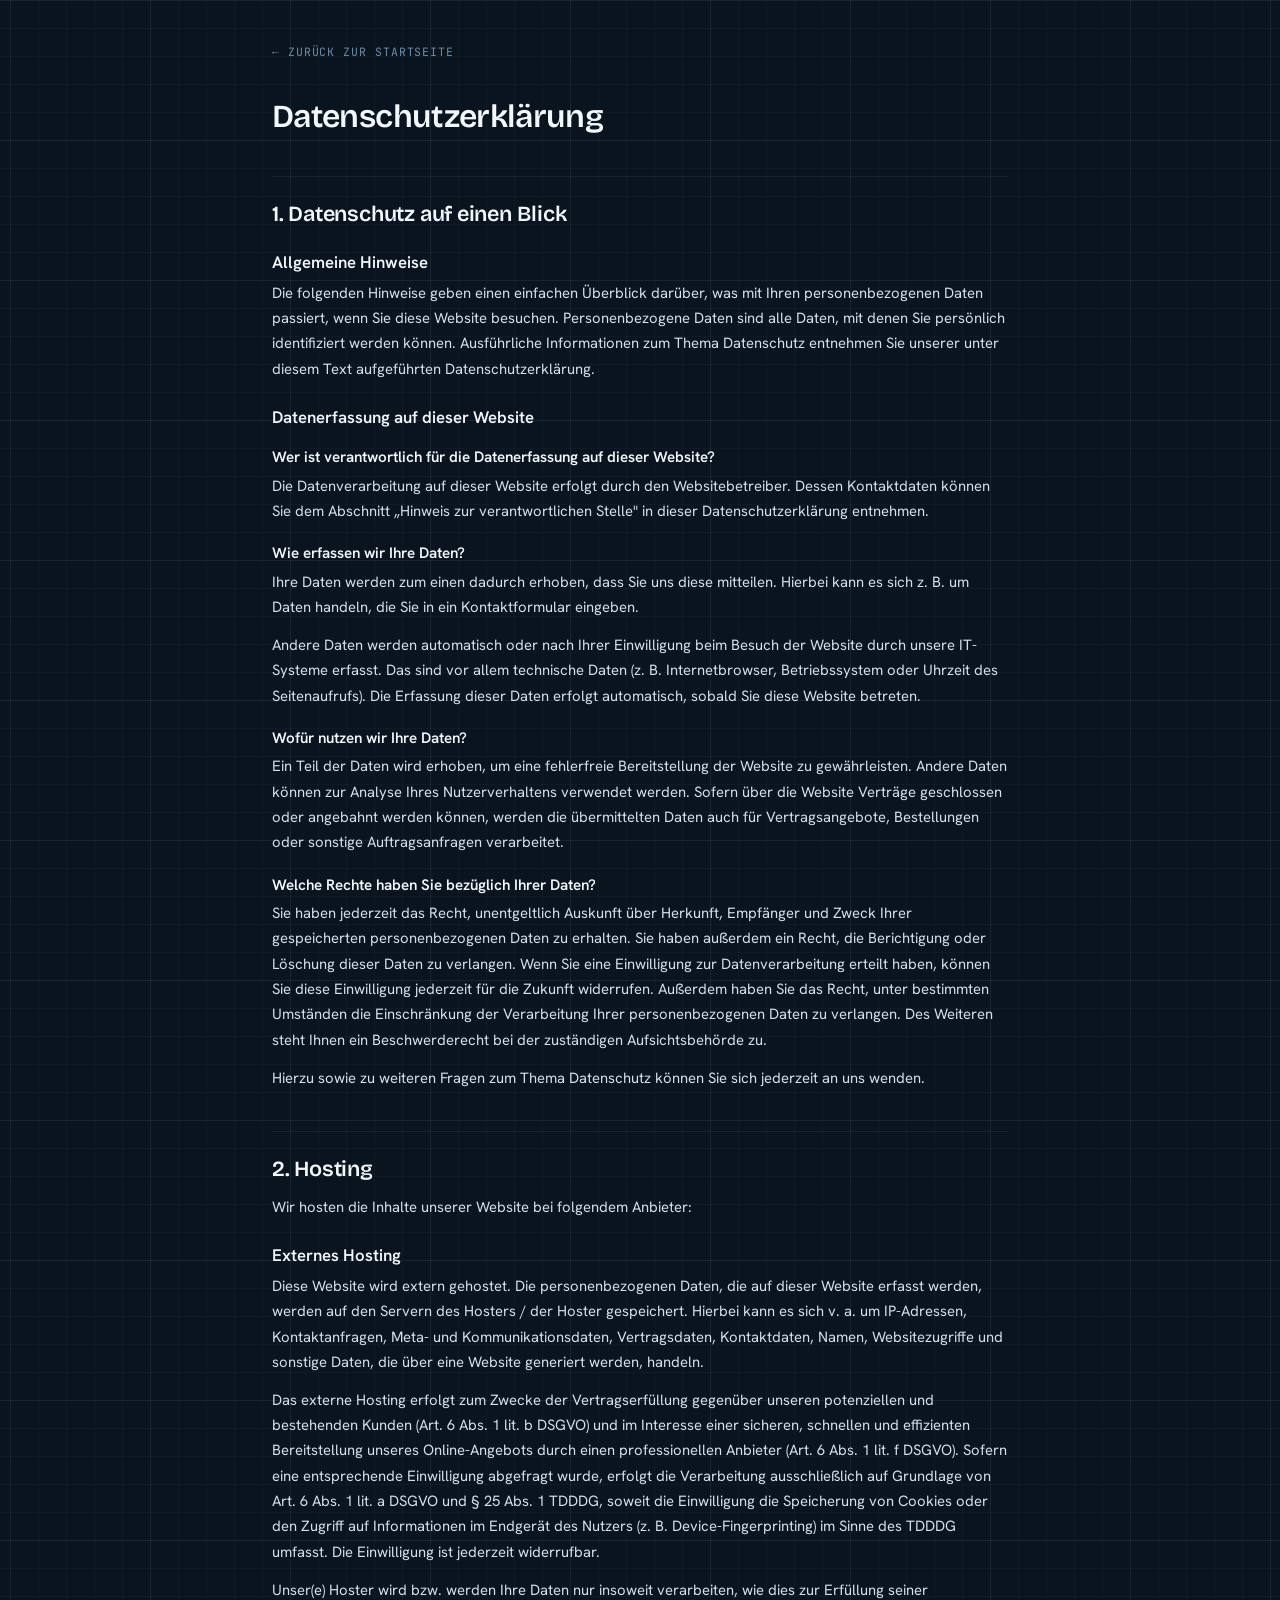
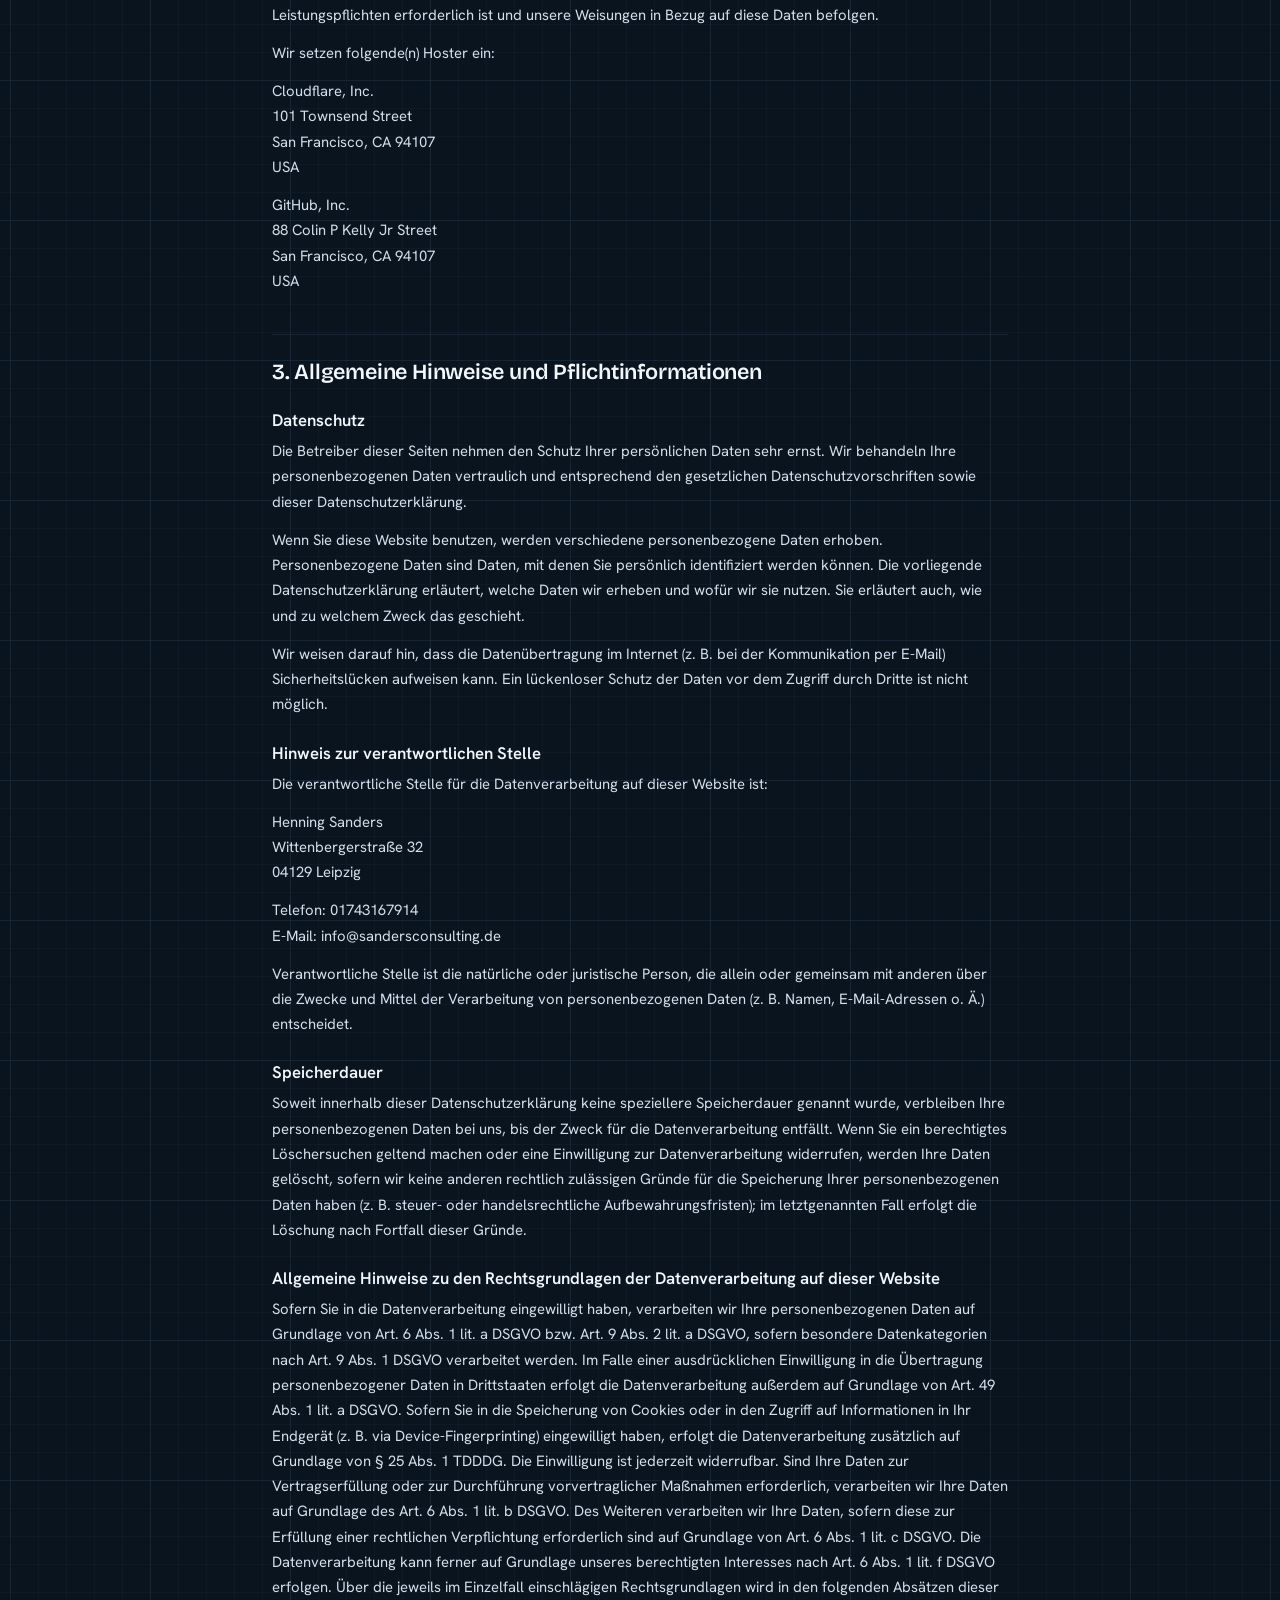
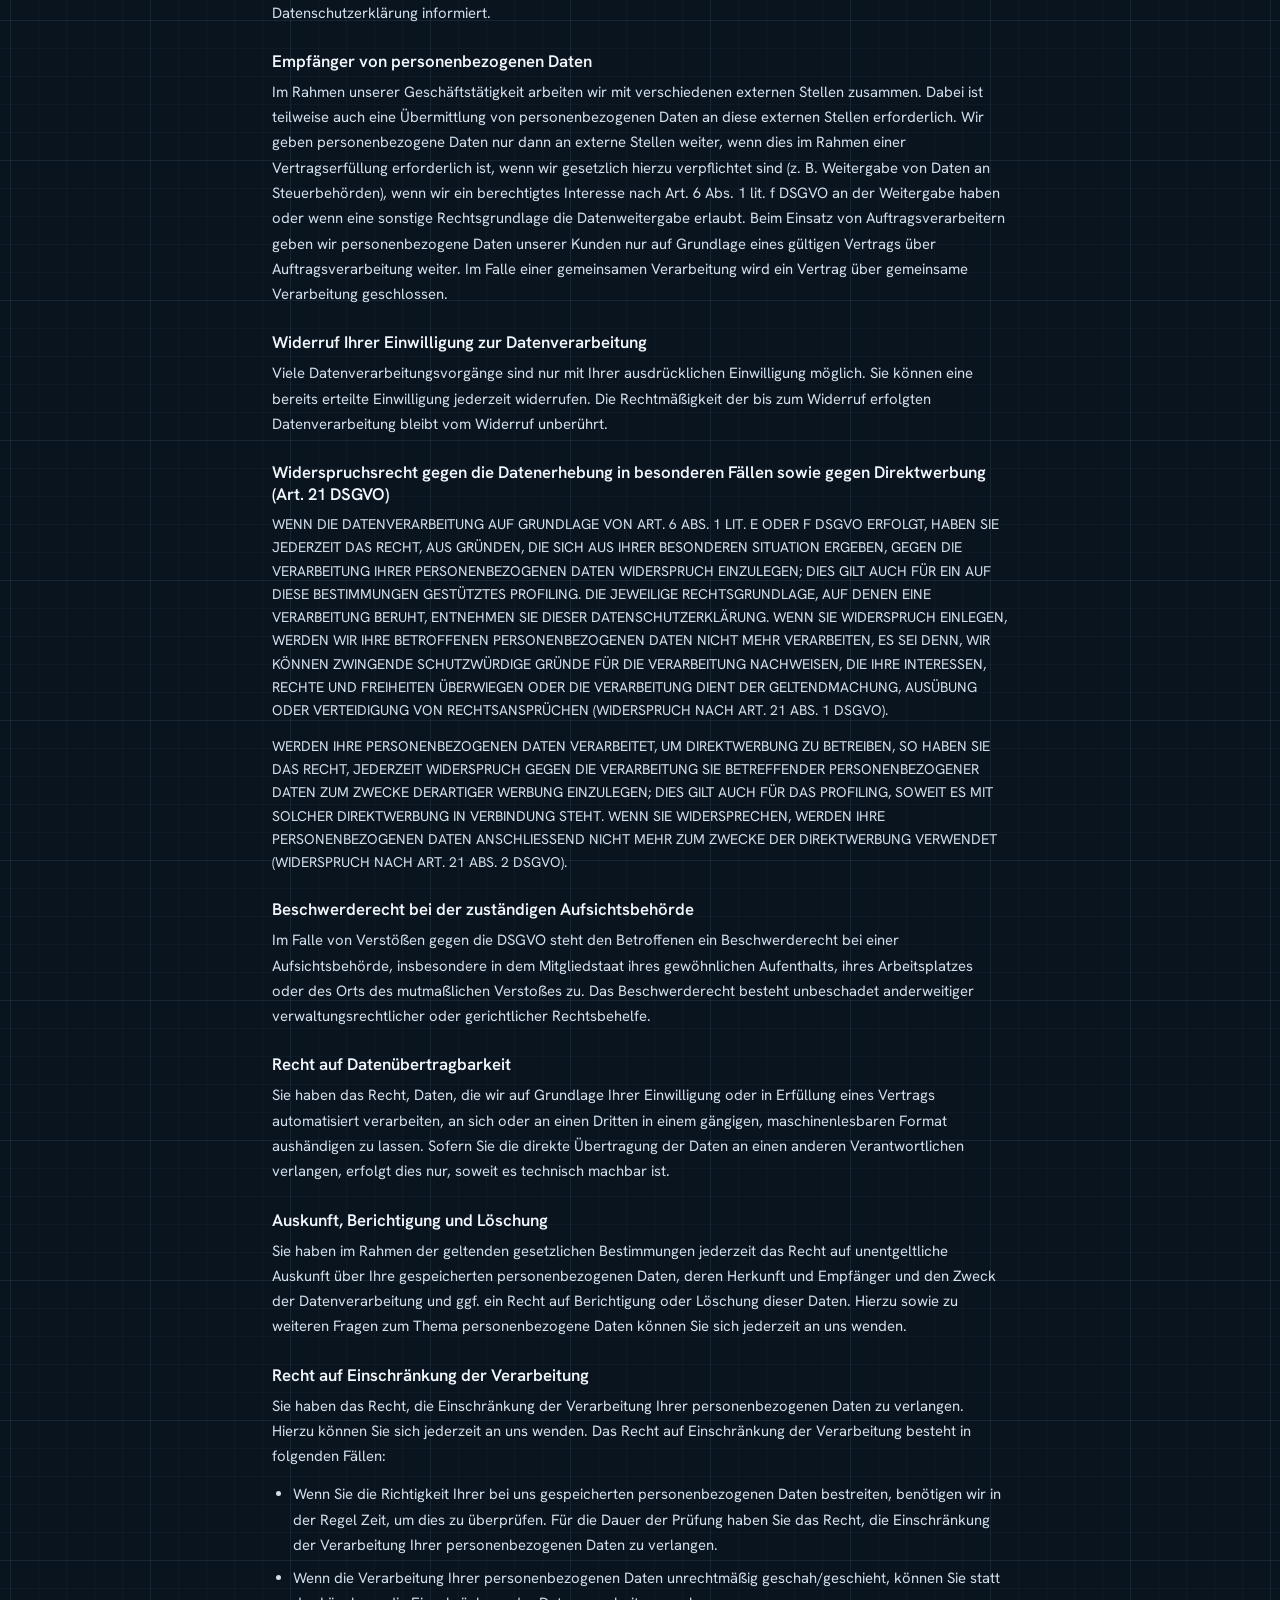
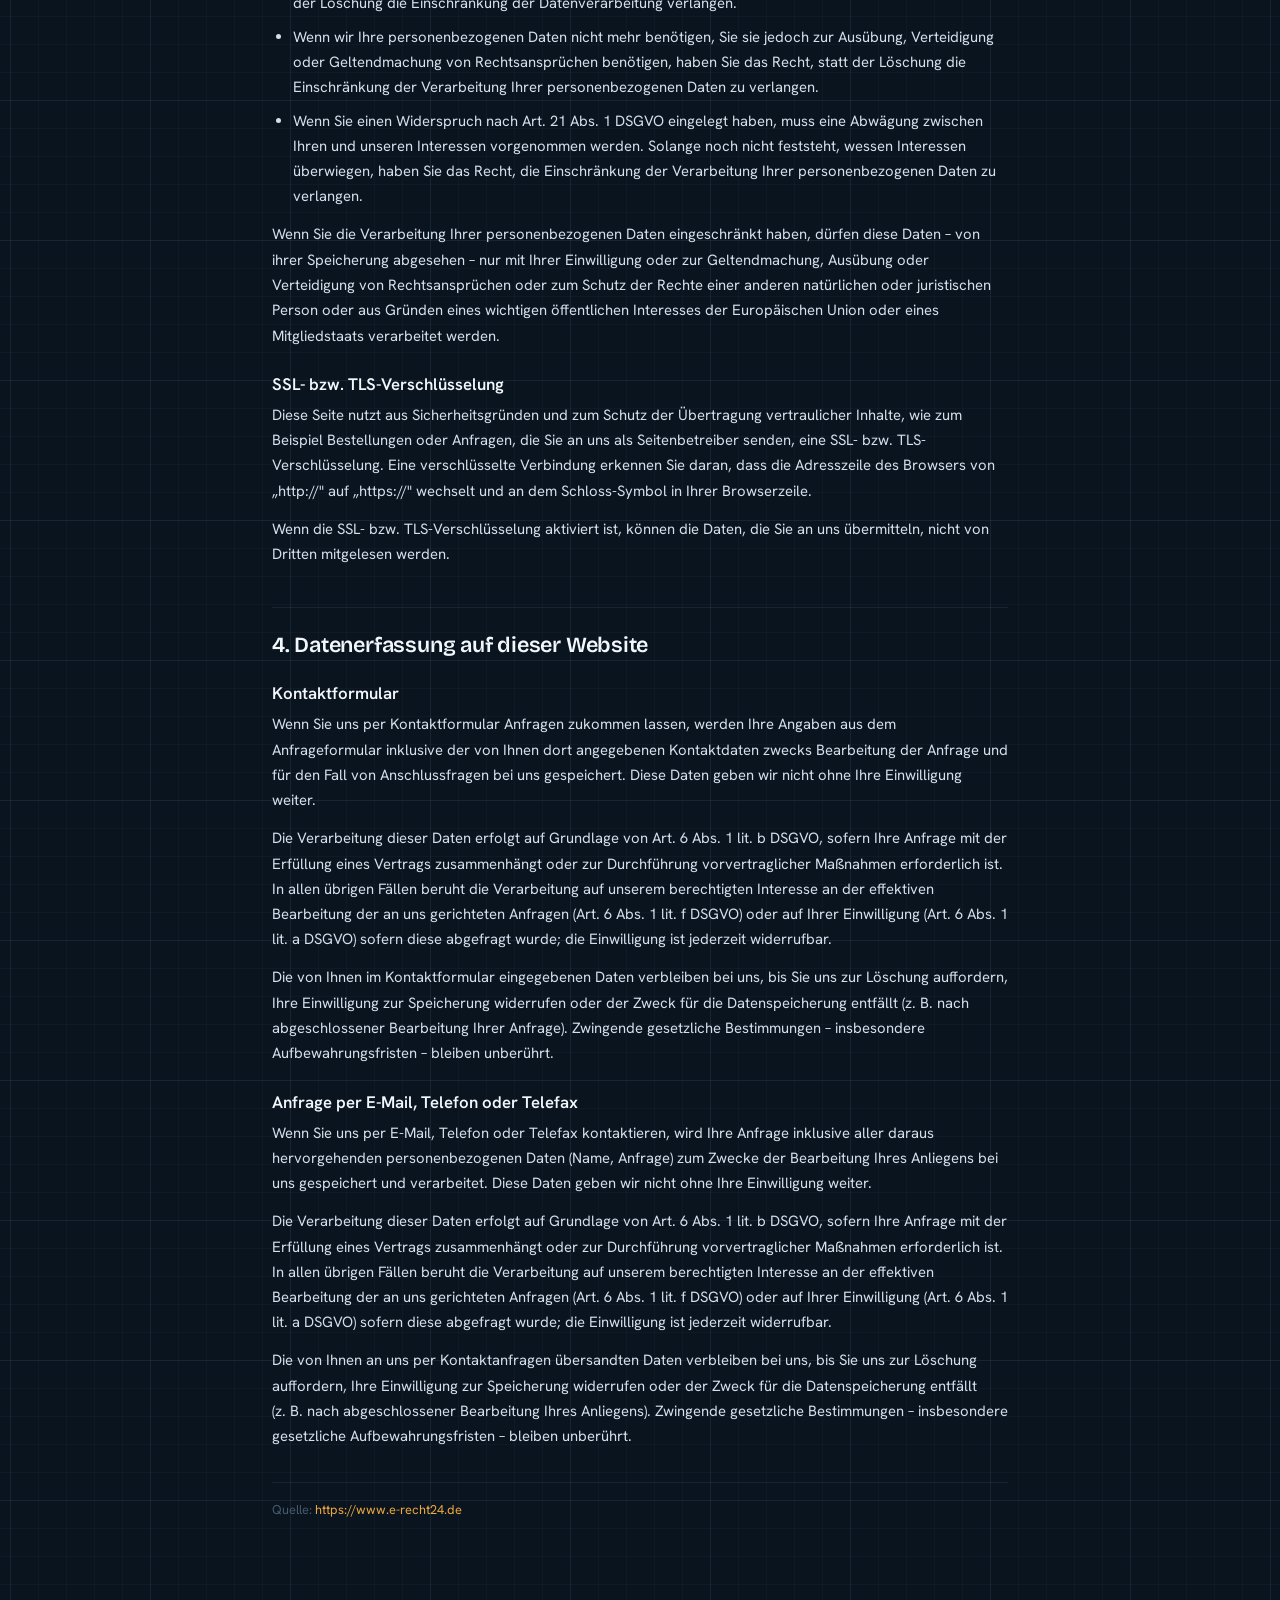
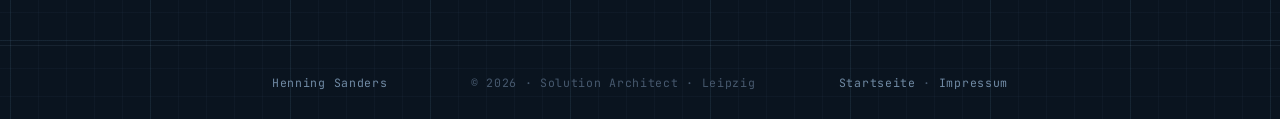
==== datenschutz.html @ c9234397 "Add files via upload" ====
<!DOCTYPE html>
<html lang="de">
<head>
<meta charset="utf-8">
<meta name="viewport" content="width=device-width, initial-scale=1">
<title>Datenschutzerklärung — Henning Sanders</title>
<meta name="robots" content="noindex">
<style>
@font-face{font-family:'Bricolage Grotesque';font-style:normal;font-weight:600;font-display:swap;src:url(fonts/bricolage-grotesque-600.woff2) format('woff2')}
@font-face{font-family:'Hanken Grotesk';font-style:normal;font-weight:400;font-display:swap;src:url(fonts/hanken-grotesk-400.woff2) format('woff2')}
@font-face{font-family:'Hanken Grotesk';font-style:normal;font-weight:600;font-display:swap;src:url(fonts/hanken-grotesk-600.woff2) format('woff2')}
@font-face{font-family:'JetBrains Mono';font-style:normal;font-weight:400;font-display:swap;src:url(fonts/jetbrains-mono-400.woff2) format('woff2')}
</style>
<style>
:root{
  --bg:#0a141f;--bg-2:#0c1825;--panel:#0f1e2e;
  --line:rgba(150,188,220,.17);--line-soft:rgba(150,188,220,.09);
  --grid-fine:rgba(126,170,212,.04);--grid-major:rgba(126,170,212,.075);
  --ink:#d4dfec;--ink-bright:#f2f7fc;--ink-mute:#708aa4;--ink-faint:#47596e;
  --accent:#eea83c;
  --sans:'Hanken Grotesk',-apple-system,sans-serif;
  --display:'Bricolage Grotesque',sans-serif;
  --mono:'JetBrains Mono',ui-monospace,monospace;
  --maxw:800px;
}
*{margin:0;padding:0;box-sizing:border-box}
html{scroll-behavior:smooth}
body{
  font-family:var(--sans);color:var(--ink);background-color:var(--bg);
  background-image:
    linear-gradient(var(--grid-fine) 1px,transparent 1px),
    linear-gradient(90deg,var(--grid-fine) 1px,transparent 1px),
    linear-gradient(var(--grid-major) 1px,transparent 1px),
    linear-gradient(90deg,var(--grid-major) 1px,transparent 1px);
  background-size:28px 28px,28px 28px,140px 140px,140px 140px;
  background-position:center top;
  -webkit-font-smoothing:antialiased;
}
a{color:var(--accent);text-decoration:none}
a:hover{text-decoration:underline}
.wrap{max-width:var(--maxw);margin:0 auto;padding:2.5rem 2rem 4rem}
.back{
  display:inline-flex;align-items:center;gap:.4rem;
  font-family:var(--mono);font-size:.72rem;letter-spacing:.08em;text-transform:uppercase;
  color:var(--ink-mute);margin-bottom:2.5rem;
}
.back:hover{color:var(--accent);text-decoration:none}
h1{
  font-family:var(--display);font-size:2rem;font-weight:600;
  color:var(--ink-bright);letter-spacing:-.02em;margin-bottom:2rem;line-height:1.15;
}
h2{
  font-family:var(--display);font-size:1.35rem;font-weight:600;
  color:var(--ink-bright);letter-spacing:-.01em;
  margin-top:2.5rem;margin-bottom:.8rem;padding-top:1.5rem;
  border-top:1px solid var(--line-soft);
}
h3{
  font-family:var(--sans);font-size:1.05rem;font-weight:600;
  color:var(--ink-bright);margin-top:1.5rem;margin-bottom:.5rem;
}
h4{
  font-family:var(--sans);font-size:.95rem;font-weight:600;
  color:var(--ink-bright);margin-top:1.2rem;margin-bottom:.4rem;
}
p,ul{font-size:.93rem;line-height:1.7;margin-bottom:.8rem;color:var(--ink)}
ul{padding-left:1.3rem}
li{margin-bottom:.5rem}
.address{font-style:normal;margin:.6rem 0 .8rem;line-height:1.7;font-size:.93rem}
.caps{text-transform:uppercase;font-size:.88rem;line-height:1.65}
.source{margin-top:2rem;padding-top:1rem;border-top:1px solid var(--line-soft);font-size:.8rem;color:var(--ink-faint)}
footer{border-top:1px solid var(--line-soft);margin-top:3rem}
.foot-inner{
  max-width:var(--maxw);margin:0 auto;padding:1.8rem 2rem;
  display:flex;justify-content:space-between;align-items:center;
  font-family:var(--mono);font-size:.72rem;letter-spacing:.06em;color:var(--ink-faint);
}
.foot-name{color:var(--ink-mute)}
@media(max-width:520px){
  .foot-inner{flex-direction:column;gap:.6rem;text-align:center}
  h1{font-size:1.6rem}
}
</style>
</head>
<body>
<div class="wrap">

<a href="index.html" class="back">← Zurück zur Startseite</a>

<h1>Datenschutz­erklärung</h1>

<h2>1. Datenschutz auf einen Blick</h2>

<h3>Allgemeine Hinweise</h3>
<p>Die folgenden Hinweise geben einen einfachen Überblick darüber, was mit Ihren personenbezogenen Daten passiert, wenn Sie diese Website besuchen. Personenbezogene Daten sind alle Daten, mit denen Sie persönlich identifiziert werden können. Ausführliche Informationen zum Thema Datenschutz entnehmen Sie unserer unter diesem Text aufgeführten Datenschutzerklärung.</p>

<h3>Datenerfassung auf dieser Website</h3>

<h4>Wer ist verantwortlich für die Datenerfassung auf dieser Website?</h4>
<p>Die Datenverarbeitung auf dieser Website erfolgt durch den Websitebetreiber. Dessen Kontaktdaten können Sie dem Abschnitt „Hinweis zur verantwortlichen Stelle" in dieser Datenschutzerklärung entnehmen.</p>

<h4>Wie erfassen wir Ihre Daten?</h4>
<p>Ihre Daten werden zum einen dadurch erhoben, dass Sie uns diese mitteilen. Hierbei kann es sich z.&nbsp;B. um Daten handeln, die Sie in ein Kontaktformular eingeben.</p>
<p>Andere Daten werden automatisch oder nach Ihrer Einwilligung beim Besuch der Website durch unsere IT-Systeme erfasst. Das sind vor allem technische Daten (z.&nbsp;B. Internetbrowser, Betriebssystem oder Uhrzeit des Seitenaufrufs). Die Erfassung dieser Daten erfolgt automatisch, sobald Sie diese Website betreten.</p>

<h4>Wofür nutzen wir Ihre Daten?</h4>
<p>Ein Teil der Daten wird erhoben, um eine fehlerfreie Bereitstellung der Website zu gewährleisten. Andere Daten können zur Analyse Ihres Nutzerverhaltens verwendet werden. Sofern über die Website Verträge geschlossen oder angebahnt werden können, werden die übermittelten Daten auch für Vertragsangebote, Bestellungen oder sonstige Auftragsanfragen verarbeitet.</p>

<h4>Welche Rechte haben Sie bezüglich Ihrer Daten?</h4>
<p>Sie haben jederzeit das Recht, unentgeltlich Auskunft über Herkunft, Empfänger und Zweck Ihrer gespeicherten personenbezogenen Daten zu erhalten. Sie haben außerdem ein Recht, die Berichtigung oder Löschung dieser Daten zu verlangen. Wenn Sie eine Einwilligung zur Datenverarbeitung erteilt haben, können Sie diese Einwilligung jederzeit für die Zukunft widerrufen. Außerdem haben Sie das Recht, unter bestimmten Umständen die Einschränkung der Verarbeitung Ihrer personenbezogenen Daten zu verlangen. Des Weiteren steht Ihnen ein Beschwerderecht bei der zuständigen Aufsichtsbehörde zu.</p>
<p>Hierzu sowie zu weiteren Fragen zum Thema Datenschutz können Sie sich jederzeit an uns wenden.</p>

<h2>2. Hosting</h2>
<p>Wir hosten die Inhalte unserer Website bei folgendem Anbieter:</p>

<h3>Externes Hosting</h3>
<p>Diese Website wird extern gehostet. Die personenbezogenen Daten, die auf dieser Website erfasst werden, werden auf den Servern des Hosters / der Hoster gespeichert. Hierbei kann es sich v.&nbsp;a. um IP-Adressen, Kontaktanfragen, Meta- und Kommunikationsdaten, Vertragsdaten, Kontaktdaten, Namen, Websitezugriffe und sonstige Daten, die über eine Website generiert werden, handeln.</p>
<p>Das externe Hosting erfolgt zum Zwecke der Vertragserfüllung gegenüber unseren potenziellen und bestehenden Kunden (Art. 6 Abs. 1 lit. b DSGVO) und im Interesse einer sicheren, schnellen und effizienten Bereitstellung unseres Online-Angebots durch einen professionellen Anbieter (Art. 6 Abs. 1 lit. f DSGVO). Sofern eine entsprechende Einwilligung abgefragt wurde, erfolgt die Verarbeitung ausschließlich auf Grundlage von Art. 6 Abs. 1 lit. a DSGVO und § 25 Abs. 1 TDDDG, soweit die Einwilligung die Speicherung von Cookies oder den Zugriff auf Informationen im Endgerät des Nutzers (z.&nbsp;B. Device-Fingerprinting) im Sinne des TDDDG umfasst. Die Einwilligung ist jederzeit widerrufbar.</p>
<p>Unser(e) Hoster wird bzw. werden Ihre Daten nur insoweit verarbeiten, wie dies zur Erfüllung seiner Leistungspflichten erforderlich ist und unsere Weisungen in Bezug auf diese Daten befolgen.</p>
<p>Wir setzen folgende(n) Hoster ein:</p>
<div class="address">
Cloudflare, Inc.<br>
101 Townsend Street<br>
San Francisco, CA 94107<br>
USA
</div>
<div class="address">
GitHub, Inc.<br>
88 Colin P Kelly Jr Street<br>
San Francisco, CA 94107<br>
USA
</div>

<h2>3. Allgemeine Hinweise und Pflichtinformationen</h2>

<h3>Datenschutz</h3>
<p>Die Betreiber dieser Seiten nehmen den Schutz Ihrer persönlichen Daten sehr ernst. Wir behandeln Ihre personenbezogenen Daten vertraulich und entsprechend den gesetzlichen Datenschutzvorschriften sowie dieser Datenschutzerklärung.</p>
<p>Wenn Sie diese Website benutzen, werden verschiedene personenbezogene Daten erhoben. Personenbezogene Daten sind Daten, mit denen Sie persönlich identifiziert werden können. Die vorliegende Datenschutzerklärung erläutert, welche Daten wir erheben und wofür wir sie nutzen. Sie erläutert auch, wie und zu welchem Zweck das geschieht.</p>
<p>Wir weisen darauf hin, dass die Datenübertragung im Internet (z.&nbsp;B. bei der Kommunikation per E-Mail) Sicherheitslücken aufweisen kann. Ein lückenloser Schutz der Daten vor dem Zugriff durch Dritte ist nicht möglich.</p>

<h3>Hinweis zur verantwortlichen Stelle</h3>
<p>Die verantwortliche Stelle für die Datenverarbeitung auf dieser Website ist:</p>
<div class="address">
Henning Sanders<br>
Wittenbergerstraße 32<br>
04129 Leipzig
</div>
<div class="address">
Telefon: 01743167914<br>
E-Mail: info@sandersconsulting.de
</div>
<p>Verantwortliche Stelle ist die natürliche oder juristische Person, die allein oder gemeinsam mit anderen über die Zwecke und Mittel der Verarbeitung von personenbezogenen Daten (z.&nbsp;B. Namen, E-Mail-Adressen o.&nbsp;Ä.) entscheidet.</p>

<h3>Speicherdauer</h3>
<p>Soweit innerhalb dieser Datenschutzerklärung keine speziellere Speicherdauer genannt wurde, verbleiben Ihre personenbezogenen Daten bei uns, bis der Zweck für die Datenverarbeitung entfällt. Wenn Sie ein berechtigtes Löschersuchen geltend machen oder eine Einwilligung zur Datenverarbeitung widerrufen, werden Ihre Daten gelöscht, sofern wir keine anderen rechtlich zulässigen Gründe für die Speicherung Ihrer personenbezogenen Daten haben (z.&nbsp;B. steuer- oder handelsrechtliche Aufbewahrungsfristen); im letztgenannten Fall erfolgt die Löschung nach Fortfall dieser Gründe.</p>

<h3>Allgemeine Hinweise zu den Rechtsgrundlagen der Datenverarbeitung auf dieser Website</h3>
<p>Sofern Sie in die Datenverarbeitung eingewilligt haben, verarbeiten wir Ihre personenbezogenen Daten auf Grundlage von Art. 6 Abs. 1 lit. a DSGVO bzw. Art. 9 Abs. 2 lit. a DSGVO, sofern besondere Datenkategorien nach Art. 9 Abs. 1 DSGVO verarbeitet werden. Im Falle einer ausdrücklichen Einwilligung in die Übertragung personenbezogener Daten in Drittstaaten erfolgt die Datenverarbeitung außerdem auf Grundlage von Art. 49 Abs. 1 lit. a DSGVO. Sofern Sie in die Speicherung von Cookies oder in den Zugriff auf Informationen in Ihr Endgerät (z.&nbsp;B. via Device-Fingerprinting) eingewilligt haben, erfolgt die Datenverarbeitung zusätzlich auf Grundlage von § 25 Abs. 1 TDDDG. Die Einwilligung ist jederzeit widerrufbar. Sind Ihre Daten zur Vertragserfüllung oder zur Durchführung vorvertraglicher Maßnahmen erforderlich, verarbeiten wir Ihre Daten auf Grundlage des Art. 6 Abs. 1 lit. b DSGVO. Des Weiteren verarbeiten wir Ihre Daten, sofern diese zur Erfüllung einer rechtlichen Verpflichtung erforderlich sind auf Grundlage von Art. 6 Abs. 1 lit. c DSGVO. Die Datenverarbeitung kann ferner auf Grundlage unseres berechtigten Interesses nach Art. 6 Abs. 1 lit. f DSGVO erfolgen. Über die jeweils im Einzelfall einschlägigen Rechtsgrundlagen wird in den folgenden Absätzen dieser Datenschutzerklärung informiert.</p>

<h3>Empfänger von personenbezogenen Daten</h3>
<p>Im Rahmen unserer Geschäftstätigkeit arbeiten wir mit verschiedenen externen Stellen zusammen. Dabei ist teilweise auch eine Übermittlung von personenbezogenen Daten an diese externen Stellen erforderlich. Wir geben personenbezogene Daten nur dann an externe Stellen weiter, wenn dies im Rahmen einer Vertragserfüllung erforderlich ist, wenn wir gesetzlich hierzu verpflichtet sind (z.&nbsp;B. Weitergabe von Daten an Steuerbehörden), wenn wir ein berechtigtes Interesse nach Art. 6 Abs. 1 lit. f DSGVO an der Weitergabe haben oder wenn eine sonstige Rechtsgrundlage die Datenweitergabe erlaubt. Beim Einsatz von Auftragsverarbeitern geben wir personenbezogene Daten unserer Kunden nur auf Grundlage eines gültigen Vertrags über Auftragsverarbeitung weiter. Im Falle einer gemeinsamen Verarbeitung wird ein Vertrag über gemeinsame Verarbeitung geschlossen.</p>

<h3>Widerruf Ihrer Einwilligung zur Datenverarbeitung</h3>
<p>Viele Datenverarbeitungsvorgänge sind nur mit Ihrer ausdrücklichen Einwilligung möglich. Sie können eine bereits erteilte Einwilligung jederzeit widerrufen. Die Rechtmäßigkeit der bis zum Widerruf erfolgten Datenverarbeitung bleibt vom Widerruf unberührt.</p>

<h3>Widerspruchsrecht gegen die Datenerhebung in besonderen Fällen sowie gegen Direktwerbung (Art. 21 DSGVO)</h3>
<p class="caps">Wenn die Datenverarbeitung auf Grundlage von Art. 6 Abs. 1 lit. e oder f DSGVO erfolgt, haben Sie jederzeit das Recht, aus Gründen, die sich aus Ihrer besonderen Situation ergeben, gegen die Verarbeitung Ihrer personenbezogenen Daten Widerspruch einzulegen; dies gilt auch für ein auf diese Bestimmungen gestütztes Profiling. Die jeweilige Rechtsgrundlage, auf denen eine Verarbeitung beruht, entnehmen Sie dieser Datenschutzerklärung. Wenn Sie Widerspruch einlegen, werden wir Ihre betroffenen personenbezogenen Daten nicht mehr verarbeiten, es sei denn, wir können zwingende schutzwürdige Gründe für die Verarbeitung nachweisen, die Ihre Interessen, Rechte und Freiheiten überwiegen oder die Verarbeitung dient der Geltendmachung, Ausübung oder Verteidigung von Rechtsansprüchen (Widerspruch nach Art. 21 Abs. 1 DSGVO).</p>
<p class="caps">Werden Ihre personenbezogenen Daten verarbeitet, um Direktwerbung zu betreiben, so haben Sie das Recht, jederzeit Widerspruch gegen die Verarbeitung Sie betreffender personenbezogener Daten zum Zwecke derartiger Werbung einzulegen; dies gilt auch für das Profiling, soweit es mit solcher Direktwerbung in Verbindung steht. Wenn Sie widersprechen, werden Ihre personenbezogenen Daten anschließend nicht mehr zum Zwecke der Direktwerbung verwendet (Widerspruch nach Art. 21 Abs. 2 DSGVO).</p>

<h3>Beschwerderecht bei der zuständigen Aufsichtsbehörde</h3>
<p>Im Falle von Verstößen gegen die DSGVO steht den Betroffenen ein Beschwerderecht bei einer Aufsichtsbehörde, insbesondere in dem Mitgliedstaat ihres gewöhnlichen Aufenthalts, ihres Arbeitsplatzes oder des Orts des mutmaßlichen Verstoßes zu. Das Beschwerderecht besteht unbeschadet anderweitiger verwaltungsrechtlicher oder gerichtlicher Rechtsbehelfe.</p>

<h3>Recht auf Datenübertragbarkeit</h3>
<p>Sie haben das Recht, Daten, die wir auf Grundlage Ihrer Einwilligung oder in Erfüllung eines Vertrags automatisiert verarbeiten, an sich oder an einen Dritten in einem gängigen, maschinenlesbaren Format aushändigen zu lassen. Sofern Sie die direkte Übertragung der Daten an einen anderen Verantwortlichen verlangen, erfolgt dies nur, soweit es technisch machbar ist.</p>

<h3>Auskunft, Berichtigung und Löschung</h3>
<p>Sie haben im Rahmen der geltenden gesetzlichen Bestimmungen jederzeit das Recht auf unentgeltliche Auskunft über Ihre gespeicherten personenbezogenen Daten, deren Herkunft und Empfänger und den Zweck der Datenverarbeitung und ggf. ein Recht auf Berichtigung oder Löschung dieser Daten. Hierzu sowie zu weiteren Fragen zum Thema personenbezogene Daten können Sie sich jederzeit an uns wenden.</p>

<h3>Recht auf Einschränkung der Verarbeitung</h3>
<p>Sie haben das Recht, die Einschränkung der Verarbeitung Ihrer personenbezogenen Daten zu verlangen. Hierzu können Sie sich jederzeit an uns wenden. Das Recht auf Einschränkung der Verarbeitung besteht in folgenden Fällen:</p>
<ul>
<li>Wenn Sie die Richtigkeit Ihrer bei uns gespeicherten personenbezogenen Daten bestreiten, benötigen wir in der Regel Zeit, um dies zu überprüfen. Für die Dauer der Prüfung haben Sie das Recht, die Einschränkung der Verarbeitung Ihrer personenbezogenen Daten zu verlangen.</li>
<li>Wenn die Verarbeitung Ihrer personenbezogenen Daten unrechtmäßig geschah/geschieht, können Sie statt der Löschung die Einschränkung der Datenverarbeitung verlangen.</li>
<li>Wenn wir Ihre personenbezogenen Daten nicht mehr benötigen, Sie sie jedoch zur Ausübung, Verteidigung oder Geltendmachung von Rechtsansprüchen benötigen, haben Sie das Recht, statt der Löschung die Einschränkung der Verarbeitung Ihrer personenbezogenen Daten zu verlangen.</li>
<li>Wenn Sie einen Widerspruch nach Art. 21 Abs. 1 DSGVO eingelegt haben, muss eine Abwägung zwischen Ihren und unseren Interessen vorgenommen werden. Solange noch nicht feststeht, wessen Interessen überwiegen, haben Sie das Recht, die Einschränkung der Verarbeitung Ihrer personenbezogenen Daten zu verlangen.</li>
</ul>
<p>Wenn Sie die Verarbeitung Ihrer personenbezogenen Daten eingeschränkt haben, dürfen diese Daten – von ihrer Speicherung abgesehen – nur mit Ihrer Einwilligung oder zur Geltendmachung, Ausübung oder Verteidigung von Rechtsansprüchen oder zum Schutz der Rechte einer anderen natürlichen oder juristischen Person oder aus Gründen eines wichtigen öffentlichen Interesses der Europäischen Union oder eines Mitgliedstaats verarbeitet werden.</p>

<h3>SSL- bzw. TLS-Verschlüsselung</h3>
<p>Diese Seite nutzt aus Sicherheitsgründen und zum Schutz der Übertragung vertraulicher Inhalte, wie zum Beispiel Bestellungen oder Anfragen, die Sie an uns als Seitenbetreiber senden, eine SSL- bzw. TLS-Verschlüsselung. Eine verschlüsselte Verbindung erkennen Sie daran, dass die Adresszeile des Browsers von „http://" auf „https://" wechselt und an dem Schloss-Symbol in Ihrer Browserzeile.</p>
<p>Wenn die SSL- bzw. TLS-Verschlüsselung aktiviert ist, können die Daten, die Sie an uns übermitteln, nicht von Dritten mitgelesen werden.</p>

<h2>4. Datenerfassung auf dieser Website</h2>

<h3>Kontaktformular</h3>
<p>Wenn Sie uns per Kontaktformular Anfragen zukommen lassen, werden Ihre Angaben aus dem Anfrageformular inklusive der von Ihnen dort angegebenen Kontaktdaten zwecks Bearbeitung der Anfrage und für den Fall von Anschlussfragen bei uns gespeichert. Diese Daten geben wir nicht ohne Ihre Einwilligung weiter.</p>
<p>Die Verarbeitung dieser Daten erfolgt auf Grundlage von Art. 6 Abs. 1 lit. b DSGVO, sofern Ihre Anfrage mit der Erfüllung eines Vertrags zusammenhängt oder zur Durchführung vorvertraglicher Maßnahmen erforderlich ist. In allen übrigen Fällen beruht die Verarbeitung auf unserem berechtigten Interesse an der effektiven Bearbeitung der an uns gerichteten Anfragen (Art. 6 Abs. 1 lit. f DSGVO) oder auf Ihrer Einwilligung (Art. 6 Abs. 1 lit. a DSGVO) sofern diese abgefragt wurde; die Einwilligung ist jederzeit widerrufbar.</p>
<p>Die von Ihnen im Kontaktformular eingegebenen Daten verbleiben bei uns, bis Sie uns zur Löschung auffordern, Ihre Einwilligung zur Speicherung widerrufen oder der Zweck für die Datenspeicherung entfällt (z.&nbsp;B. nach abgeschlossener Bearbeitung Ihrer Anfrage). Zwingende gesetzliche Bestimmungen – insbesondere Aufbewahrungsfristen – bleiben unberührt.</p>

<h3>Anfrage per E-Mail, Telefon oder Telefax</h3>
<p>Wenn Sie uns per E-Mail, Telefon oder Telefax kontaktieren, wird Ihre Anfrage inklusive aller daraus hervorgehenden personenbezogenen Daten (Name, Anfrage) zum Zwecke der Bearbeitung Ihres Anliegens bei uns gespeichert und verarbeitet. Diese Daten geben wir nicht ohne Ihre Einwilligung weiter.</p>
<p>Die Verarbeitung dieser Daten erfolgt auf Grundlage von Art. 6 Abs. 1 lit. b DSGVO, sofern Ihre Anfrage mit der Erfüllung eines Vertrags zusammenhängt oder zur Durchführung vorvertraglicher Maßnahmen erforderlich ist. In allen übrigen Fällen beruht die Verarbeitung auf unserem berechtigten Interesse an der effektiven Bearbeitung der an uns gerichteten Anfragen (Art. 6 Abs. 1 lit. f DSGVO) oder auf Ihrer Einwilligung (Art. 6 Abs. 1 lit. a DSGVO) sofern diese abgefragt wurde; die Einwilligung ist jederzeit widerrufbar.</p>
<p>Die von Ihnen an uns per Kontaktanfragen übersandten Daten verbleiben bei uns, bis Sie uns zur Löschung auffordern, Ihre Einwilligung zur Speicherung widerrufen oder der Zweck für die Datenspeicherung entfällt (z.&nbsp;B. nach abgeschlossener Bearbeitung Ihres Anliegens). Zwingende gesetzliche Bestimmungen – insbesondere gesetzliche Aufbewahrungsfristen – bleiben unberührt.</p>

<p class="source">Quelle: <a href="https://www.e-recht24.de">https://www.e-recht24.de</a></p>

</div>

<footer>
  <div class="foot-inner">
    <span class="foot-name">Henning Sanders</span>
    <span>© 2026 · Solution Architect · Leipzig</span>
    <span><a href="index.html" style="color:var(--ink-mute);text-decoration:none">Startseite</a> · <a href="impressum.html" style="color:var(--ink-mute);text-decoration:none">Impressum</a></span>
  </div>
</footer>
</body>
</html>
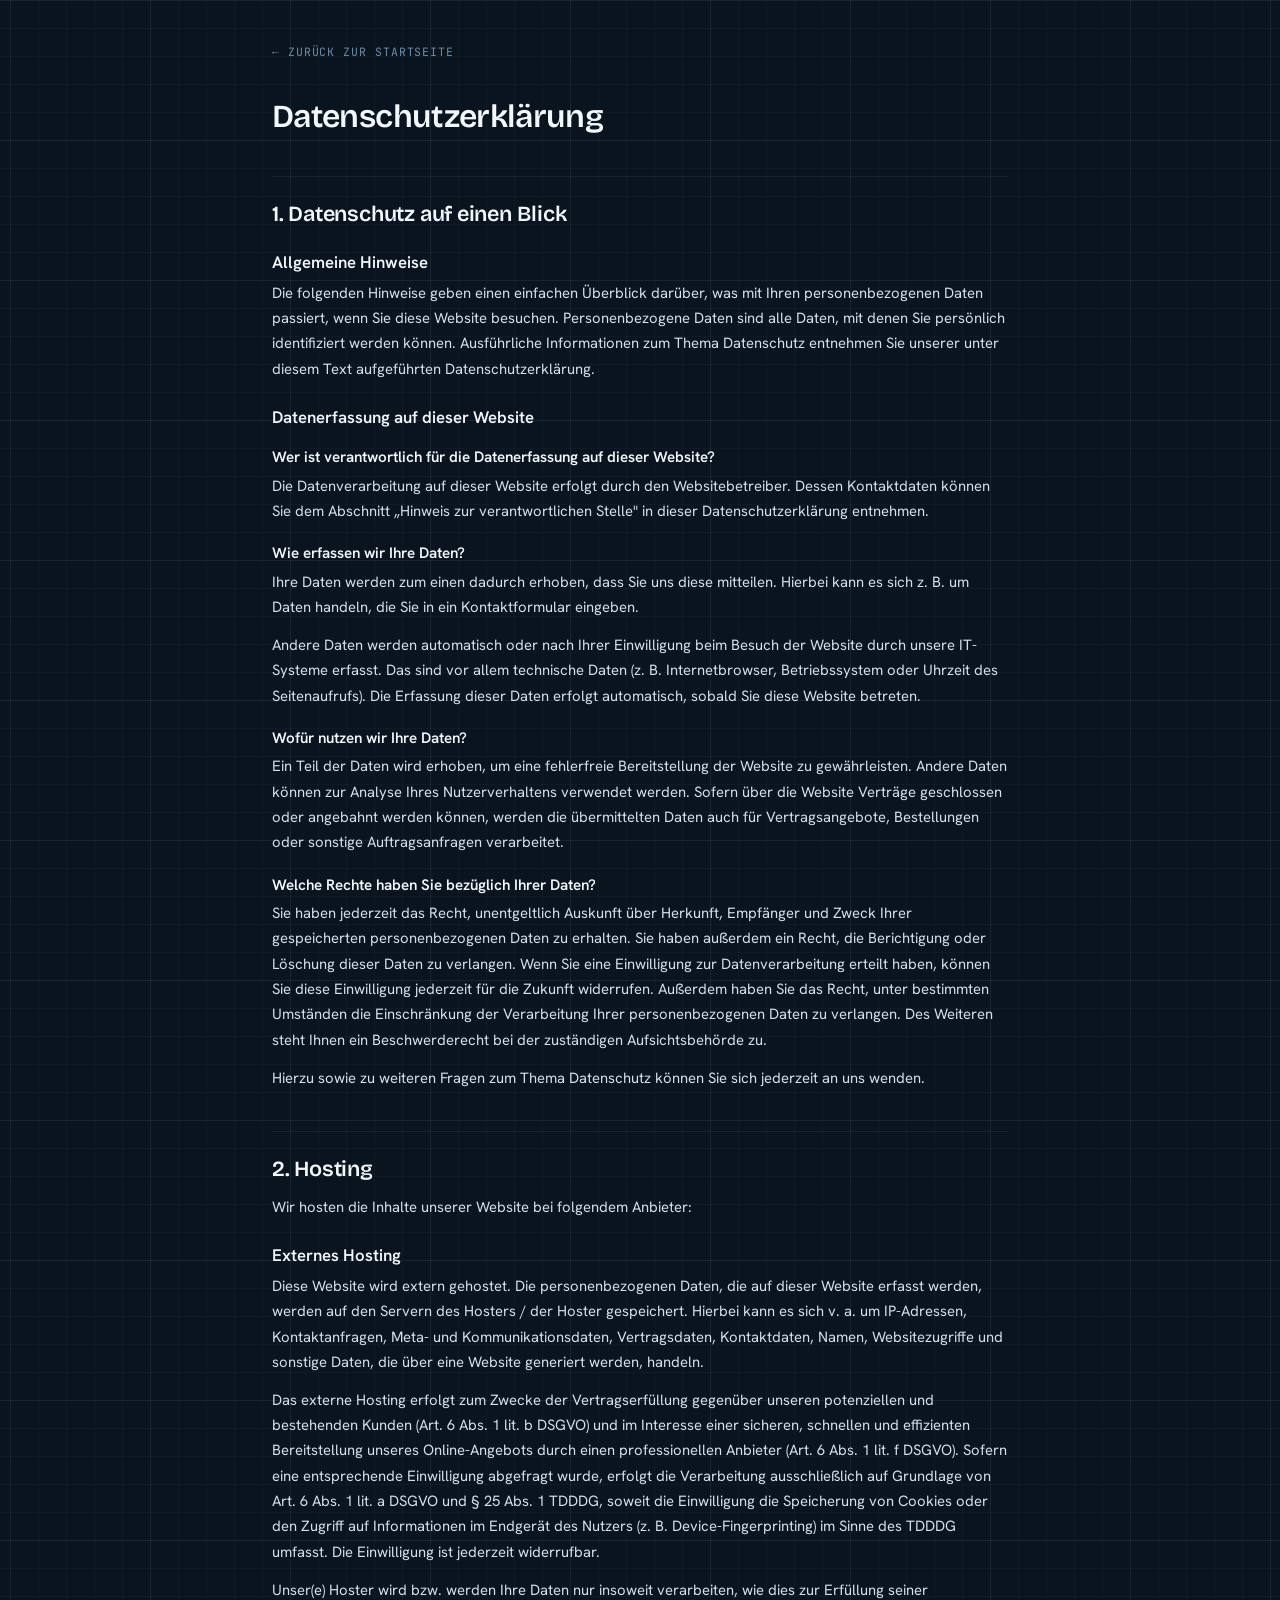
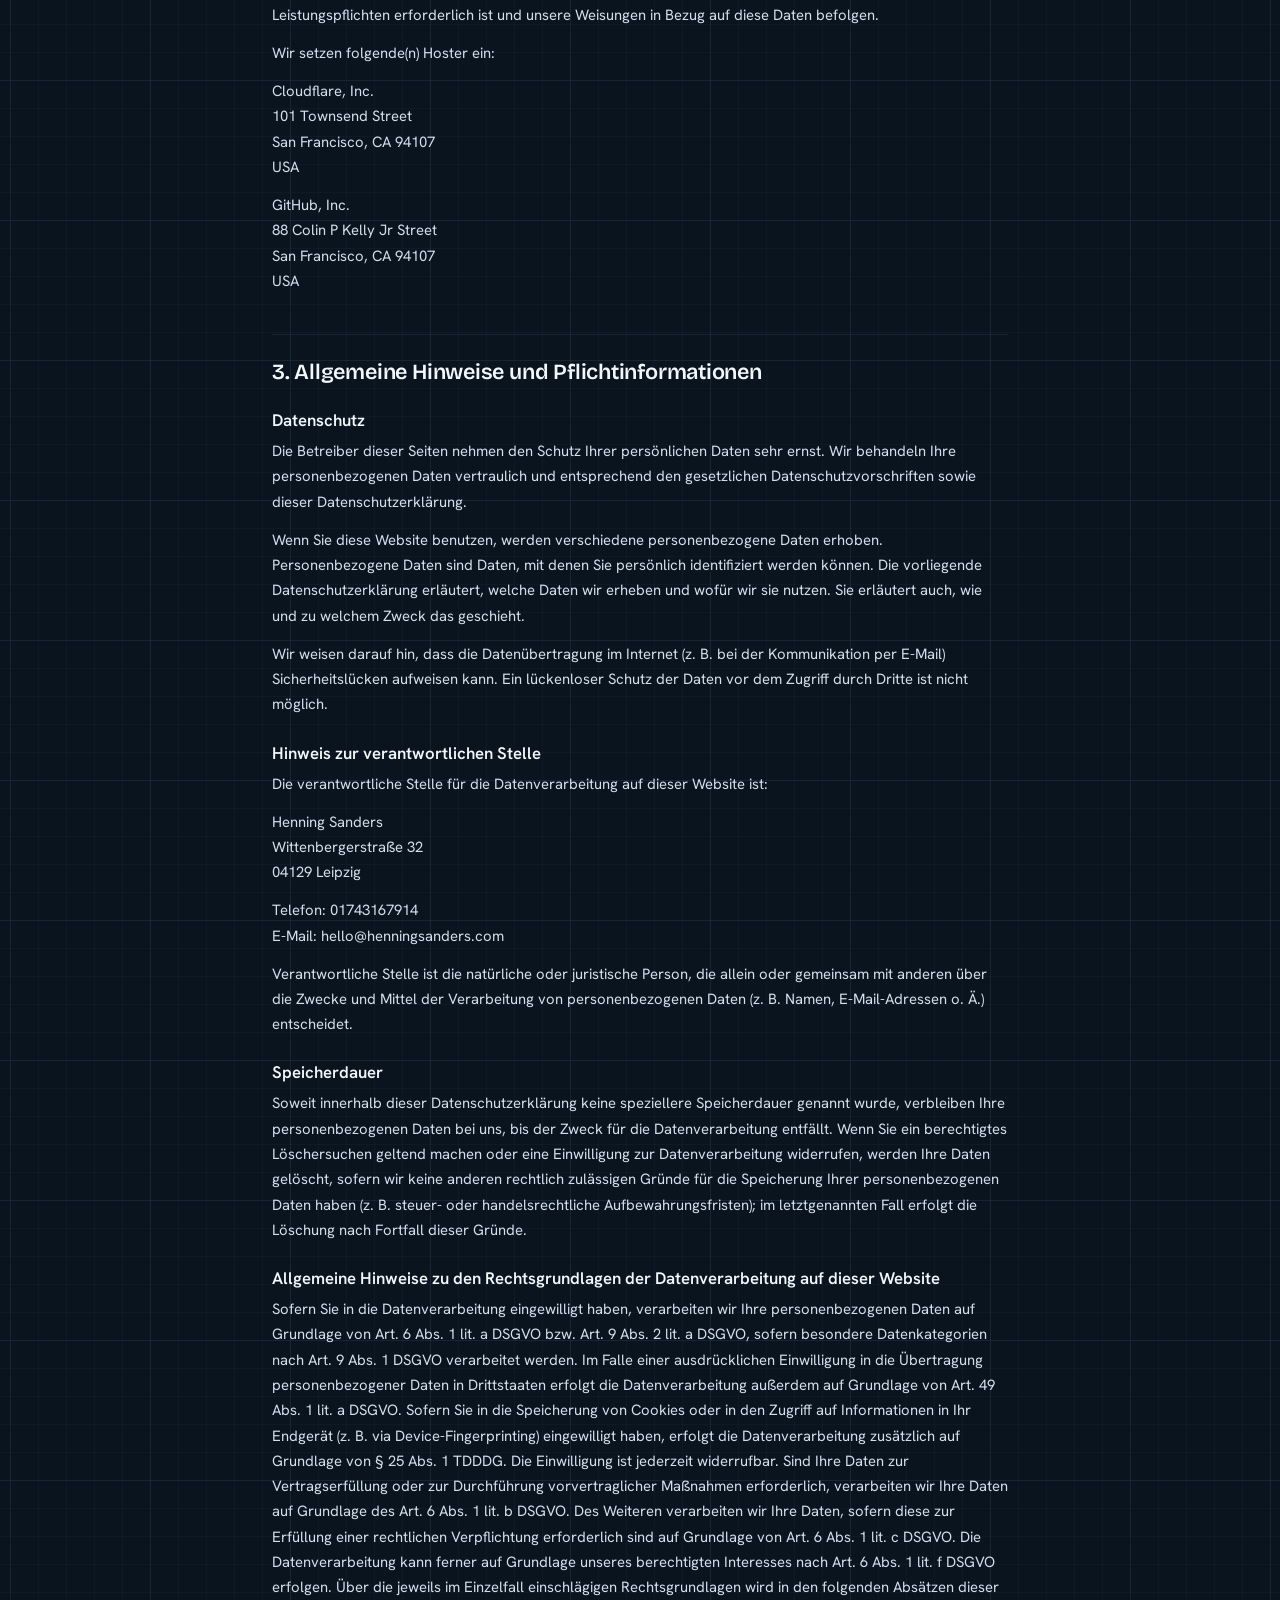
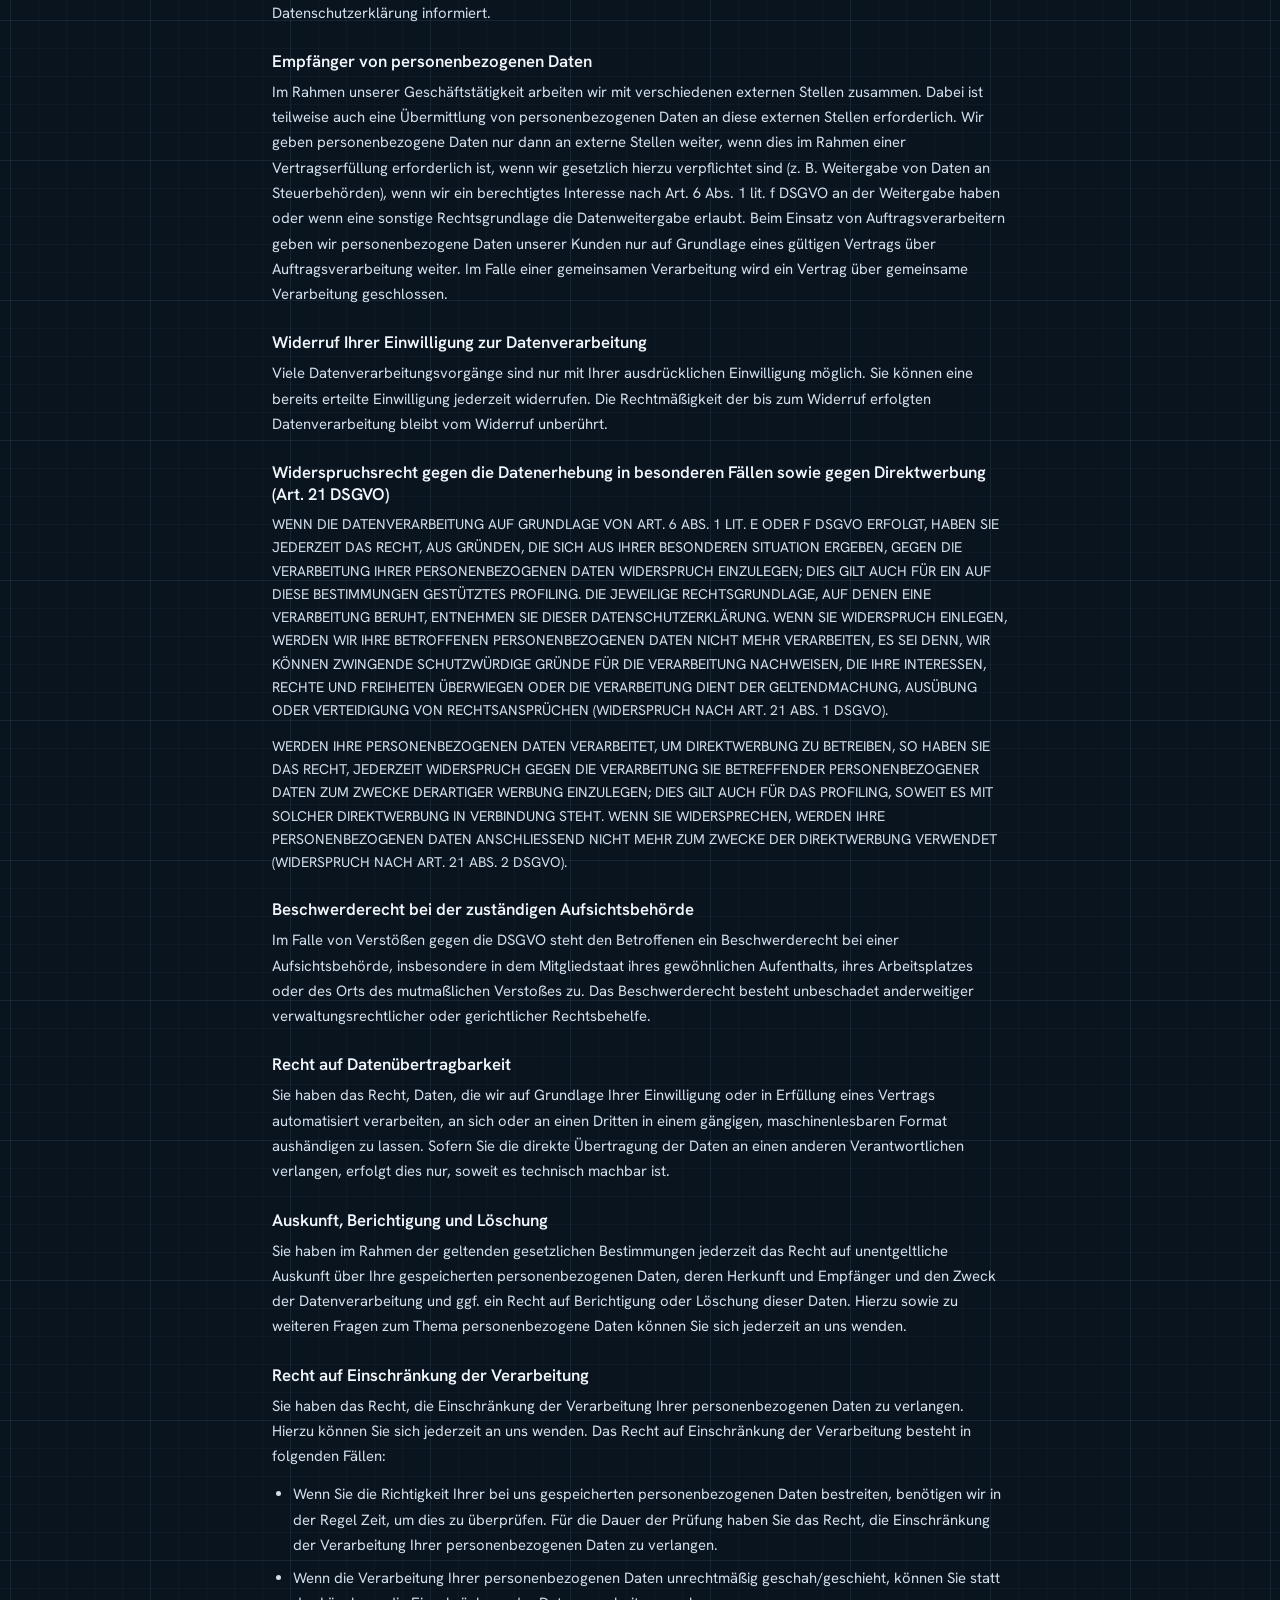
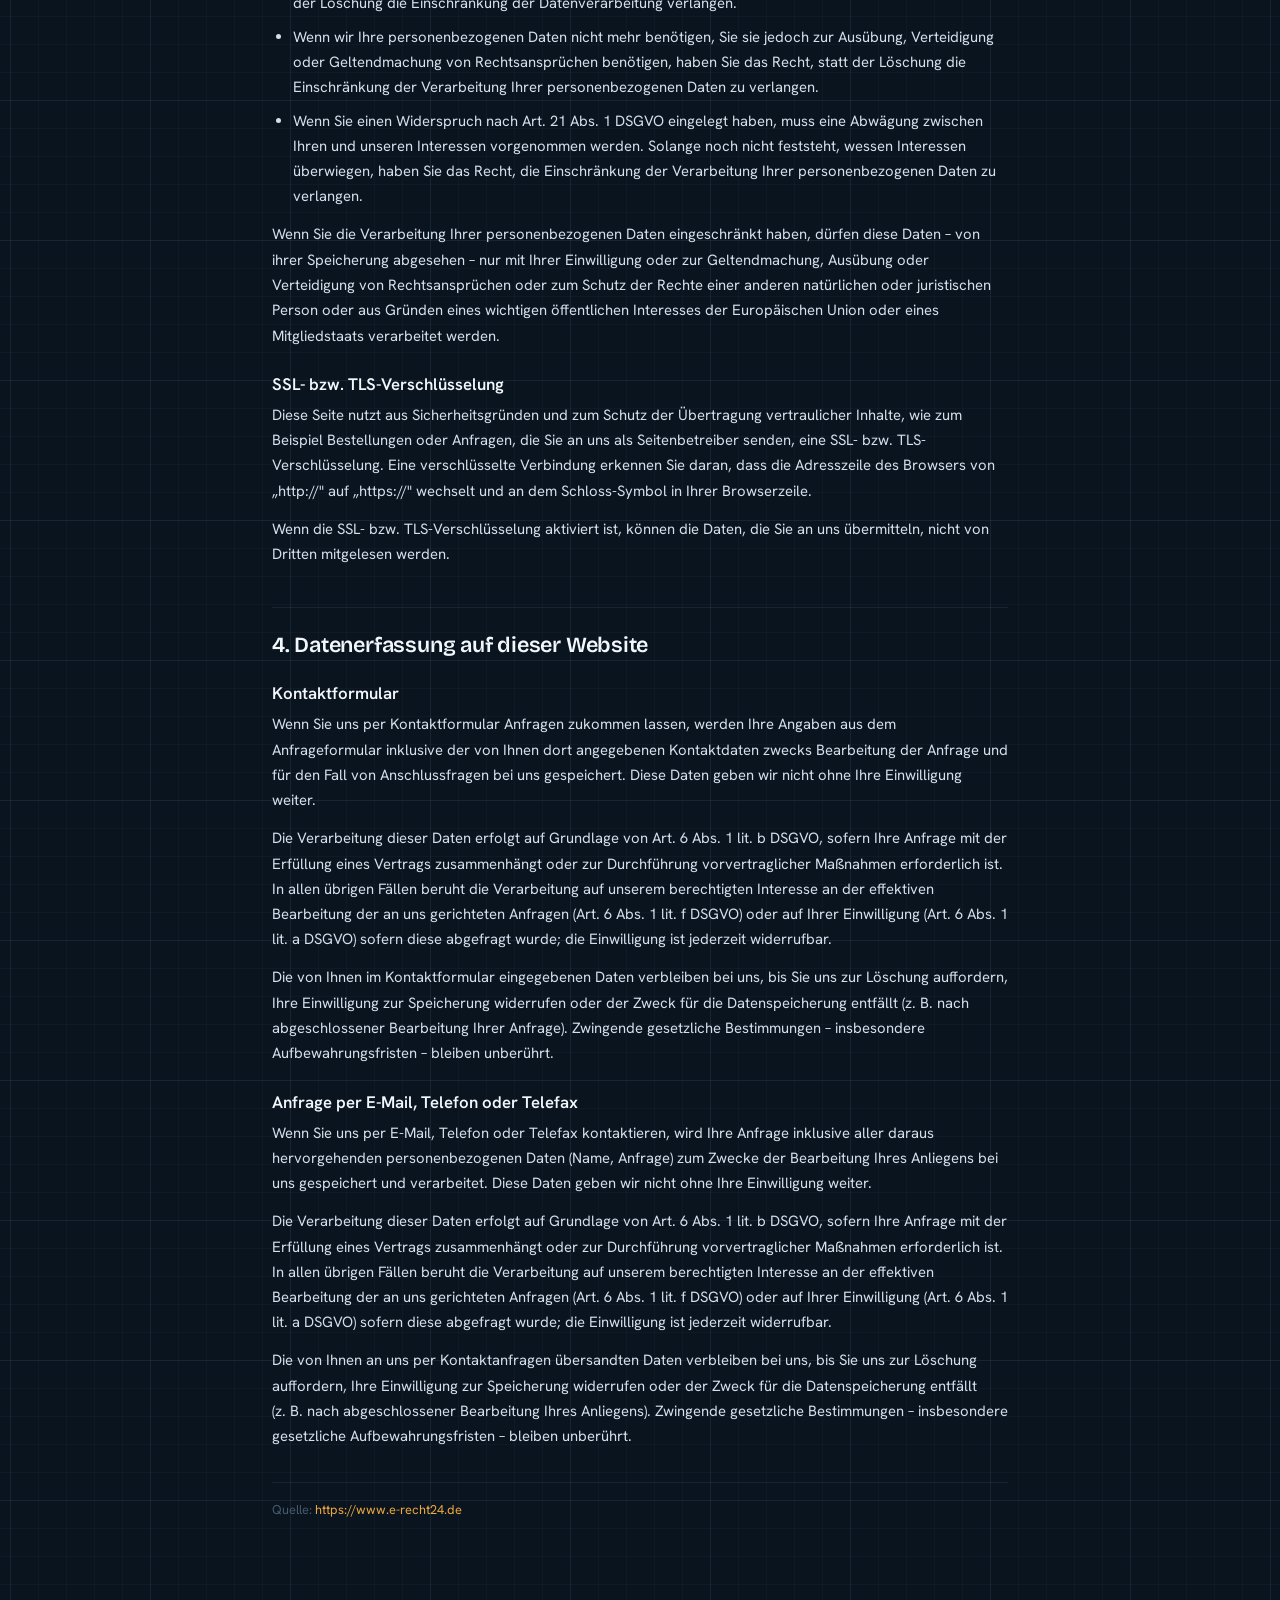
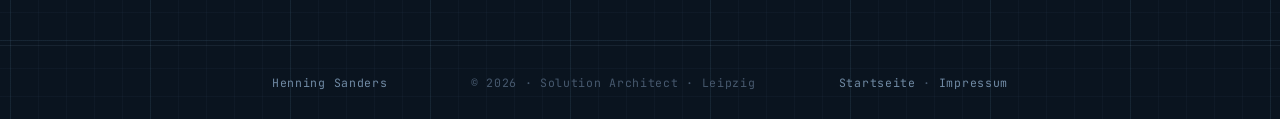
==== commit 65f9abea: "Update contact email in imprint and privacy policy Co-Authored-By: Claude Opus 5.5 <noreply@anthropi" ====
--- a/datenschutz.html
+++ b/datenschutz.html
@@ -147,7 +147,7 @@
 </div>
 <div class="address">
 Telefon: 01743167914<br>
-E-Mail: info@sandersconsulting.de
+E-Mail: hello@henningsanders.com
 </div>
 <p>Verantwortliche Stelle ist die natürliche oder juristische Person, die allein oder gemeinsam mit anderen über die Zwecke und Mittel der Verarbeitung von personenbezogenen Daten (z.&nbsp;B. Namen, E-Mail-Adressen o.&nbsp;Ä.) entscheidet.</p>
 
